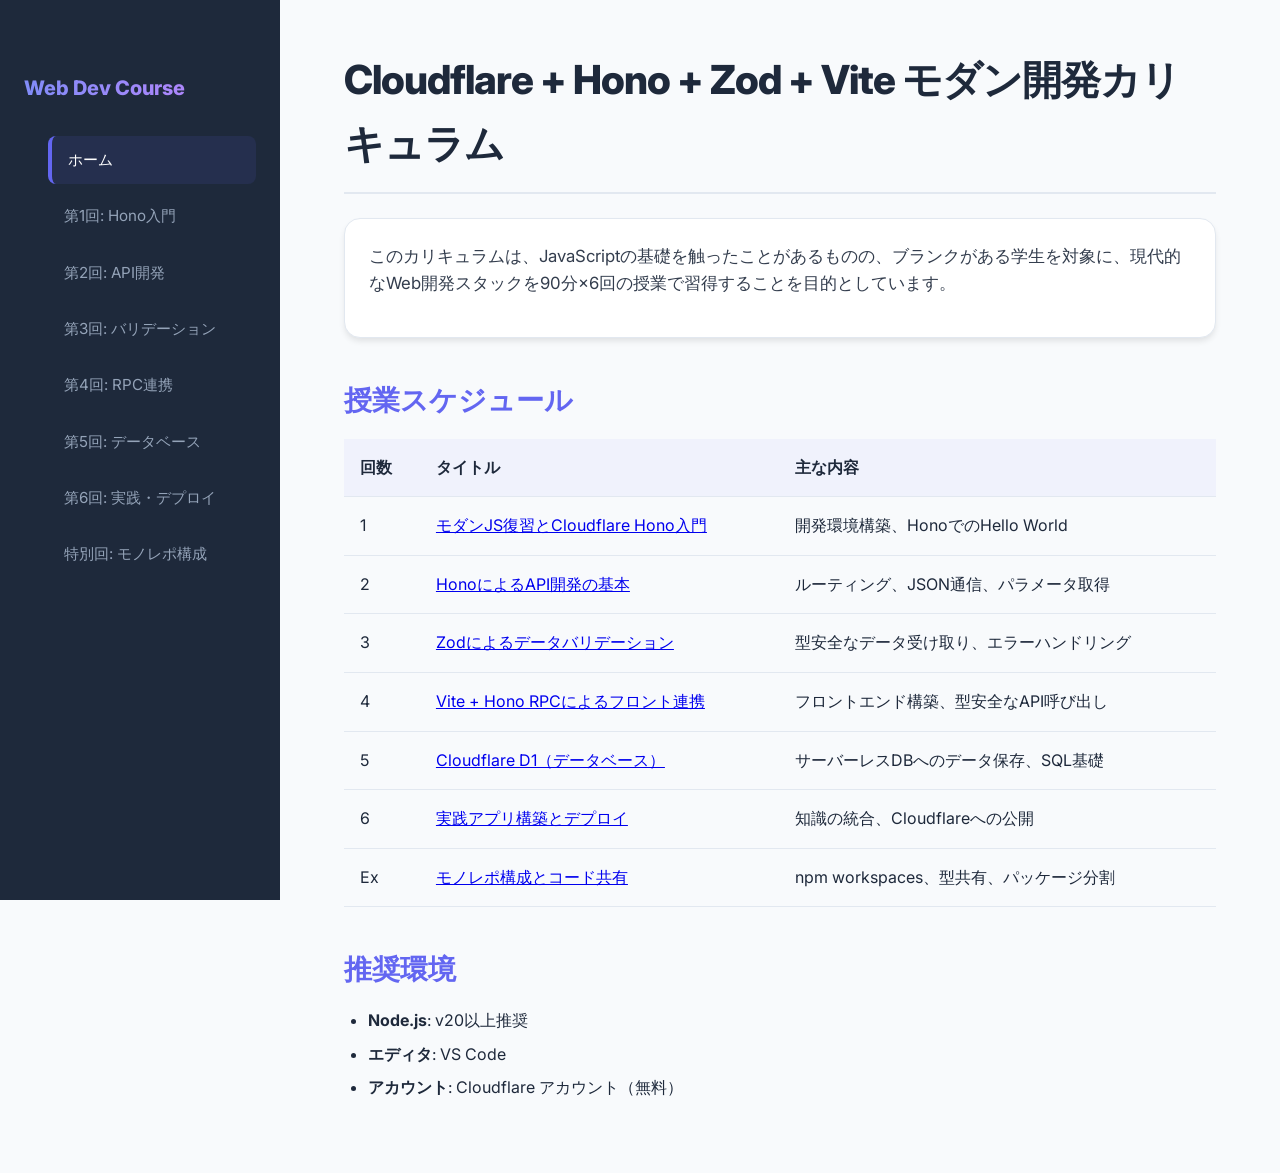
==== curriculum/html/index.html @ 5324774e "Initial commit: Modern Web Curriculum (Hono, Zod, Vite, Cloudflare)" ====
<!DOCTYPE html>
<html lang="ja">
<head>
  <meta charset="UTF-8">
  <meta name="viewport" content="width=device-width, initial-scale=1.0">
  <title>モダンWeb開発カリキュラム</title>
  <link rel="stylesheet" href="style.css">
  <link rel="preconnect" href="https://fonts.googleapis.com">
  <link rel="preconnect" href="https://fonts.gstatic.com" crossorigin>
  <link href="https://fonts.googleapis.com/css2?family=Inter:wght@400;600;800&family=Outfit:wght@700;800&display=swap" rel="stylesheet">
</head>
<body>
  <nav class="sidebar">
    <h2>Web Dev Course</h2>
    <ul>
      <li><a href="index.html" class="active">ホーム</a></li>
      <li><a href="session-01.html">第1回: Hono入門</a></li>
      <li><a href="session-02.html">第2回: API開発</a></li>
      <li><a href="session-03.html">第3回: バリデーション</a></li>
      <li><a href="session-04.html">第4回: RPC連携</a></li>
      <li><a href="session-05.html">第5回: データベース</a></li>
      <li><a href="session-06.html">第6回: 実践・デプロイ</a></li>
      <li><a href="session-monorepo.html">特別回: モノレポ構成</a></li>
    </ul>
  </nav>

  <main>
    <h1>Cloudflare + Hono + Zod + Vite モダン開発カリキュラム</h1>
    
    <div class="card">
      <p>このカリキュラムは、JavaScriptの基礎を触ったことがあるものの、ブランクがある学生を対象に、現代的なWeb開発スタックを90分×6回の授業で習得することを目的としています。</p>
    </div>

    <h2>授業スケジュール</h2>
    <div class="table-wrapper">
      <table>
        <thead>
          <tr>
            <th>回数</th>
            <th>タイトル</th>
            <th>主な内容</th>
          </tr>
        </thead>
        <tbody>
          <tr>
            <td>1</td>
            <td><a href="session-01.html">モダンJS復習とCloudflare Hono入門</a></td>
            <td>開発環境構築、HonoでのHello World</td>
          </tr>
          <tr>
            <td>2</td>
            <td><a href="session-02.html">HonoによるAPI開発の基本</a></td>
            <td>ルーティング、JSON通信、パラメータ取得</td>
          </tr>
          <tr>
            <td>3</td>
            <td><a href="session-03.html">Zodによるデータバリデーション</a></td>
            <td>型安全なデータ受け取り、エラーハンドリング</td>
          </tr>
          <tr>
            <td>4</td>
            <td><a href="session-04.html">Vite + Hono RPCによるフロント連携</a></td>
            <td>フロントエンド構築、型安全なAPI呼び出し</td>
          </tr>
          <tr>
            <td>5</td>
            <td><a href="session-05.html">Cloudflare D1（データベース）</a></td>
            <td>サーバーレスDBへのデータ保存、SQL基礎</td>
          </tr>
          <tr>
            <td>6</td>
            <td><a href="session-06.html">実践アプリ構築とデプロイ</a></td>
            <td>知識の統合、Cloudflareへの公開</td>
          </tr>
          <tr>
            <td>Ex</td>
            <td><a href="session-monorepo.html">モノレポ構成とコード共有</a></td>
            <td>npm workspaces、型共有、パッケージ分割</td>
          </tr>
        </tbody>
      </table>
    </div>

    <h2>推奨環境</h2>
    <ul>
      <li><strong>Node.js</strong>: v20以上推奨</li>
      <li><strong>エディタ</strong>: VS Code</li>
      <li><strong>アカウント</strong>: Cloudflare アカウント（無料）</li>
    </ul>
  </main>
</body>
</html>
---- curriculum/html/style.css ----
:root {
  --primary: #6366f1;
  --primary-hover: #4f46e5;
  --bg-color: #f8fafc;
  --text-color: #1e293b;
  --card-bg: #ffffff;
  --border-color: #e2e8f0;
  --sidebar-bg: #1e293b;
  --sidebar-text: #f8fafc;
  --code-bg: #1e1e1e;
}

@media (prefers-color-scheme: dark) {
  :root {
    --bg-color: #0f172a;
    --text-color: #f1f5f9;
    --card-bg: #1e293b;
    --border-color: #334155;
  }
}

* {
  box-sizing: border-box;
  margin: 0;
  padding: 0;
}

body {
  font-family: 'Inter', 'Outfit', -apple-system, BlinkMacSystemFont, "Segoe UI", Roboto, sans-serif;
  background-color: var(--bg-color);
  color: var(--text-color);
  line-height: 1.6;
  display: flex;
  min-height: 100vh;
}

/* Sidebar */
.sidebar {
  width: 280px;
  background-color: var(--sidebar-bg);
  color: var(--sidebar-text);
  padding: 2rem 1.5rem;
  position: fixed;
  height: 100vh;
  overflow-y: auto;
  z-index: 100;
  transition: transform 0.3s ease;
}

.sidebar h2 {
  font-size: 1.25rem;
  margin-bottom: 2rem;
  background: linear-gradient(to right, #818cf8, #c084fc);
  -webkit-background-clip: text;
  -webkit-text-fill-color: transparent;
  font-weight: 800;
}

.sidebar ul {
  list-style: none;
}

.sidebar li {
  margin-bottom: 0.5rem;
}

.sidebar a {
  color: #94a3b8;
  text-decoration: none;
  font-size: 0.95rem;
  display: block;
  padding: 0.75rem 1rem;
  border-radius: 0.5rem;
  transition: all 0.2s;
}

.sidebar a:hover, .sidebar a.active {
  background-color: rgba(255, 255, 255, 0.1);
  color: white;
}

.sidebar a.active {
  border-left: 4px solid var(--primary);
  background-color: rgba(99, 102, 241, 0.1);
}

/* Main Content */
main {
  flex: 1;
  margin-left: 280px;
  padding: 3rem 4rem;
  max-width: 1000px;
}

@media (max-width: 1024px) {
  .sidebar {
    width: 240px;
  }
  main {
    margin-left: 240px;
    padding: 2rem 3rem;
  }
}

@media (max-width: 768px) {
  body {
    flex-direction: column;
  }
  .sidebar {
    position: relative;
    width: 100%;
    height: auto;
    padding: 1rem;
  }
  main {
    margin-left: 0;
    padding: 1.5rem;
  }
}

h1 {
  font-size: 2.5rem;
  margin-bottom: 1.5rem;
  font-weight: 800;
  letter-spacing: -0.025em;
  border-bottom: 2px solid var(--border-color);
  padding-bottom: 1rem;
}

h2 {
  font-size: 1.75rem;
  margin-top: 2.5rem;
  margin-bottom: 1rem;
  font-weight: 700;
  color: var(--primary);
}

h3 {
  font-size: 1.25rem;
  margin-top: 1.5rem;
  margin-bottom: 0.75rem;
  font-weight: 600;
}

p {
  margin-bottom: 1rem;
  font-size: 1.05rem;
  opacity: 0.9;
}

ul, ol {
  margin-bottom: 1.5rem;
  padding-left: 1.5rem;
}

li {
  margin-bottom: 0.5rem;
}

/* Code Blocks */
pre {
  background-color: var(--code-bg);
  border-radius: 0.75rem;
  padding: 1.25rem;
  overflow-x: auto;
  margin-bottom: 1.5rem;
  box-shadow: 0 10px 15px -3px rgba(0, 0, 0, 0.1);
}

code {
  font-family: 'JetBrains Mono', 'Fira Code', monospace;
  font-size: 0.9rem;
}

/* Inline Code */
p > code {
  background-color: rgba(99, 102, 241, 0.1);
  color: var(--primary);
  padding: 0.2rem 0.4rem;
  border-radius: 0.25rem;
}

/* Alerts / Notes */
.card {
  background-color: var(--card-bg);
  border: 1px solid var(--border-color);
  padding: 1.5rem;
  border-radius: 1rem;
  margin-bottom: 2rem;
  box-shadow: 0 4px 6px -1px rgba(0, 0, 0, 0.1);
}

.alert {
  background: linear-gradient(135deg, #eff6ff 0%, #dbeafe 100%);
  border-left: 5px solid #3b82f6;
  color: #1e3a8a;
  padding: 1.25rem;
  border-radius: 0.5rem;
  margin-bottom: 1.5rem;
}

.table-wrapper {
  overflow-x: auto;
  margin-bottom: 2rem;
}

table {
  width: 100%;
  border-collapse: collapse;
}

th, td {
  padding: 1rem;
  border-bottom: 1px solid var(--border-color);
  text-align: left;
}

th {
  background-color: rgba(99, 102, 241, 0.05);
  font-weight: 700;
}

/* Animations */
@keyframes fadeIn {
  from { opacity: 0; transform: translateY(10px); }
  to { opacity: 1; transform: translateY(0); }
}

main {
  animation: fadeIn 0.5s ease-out;
}
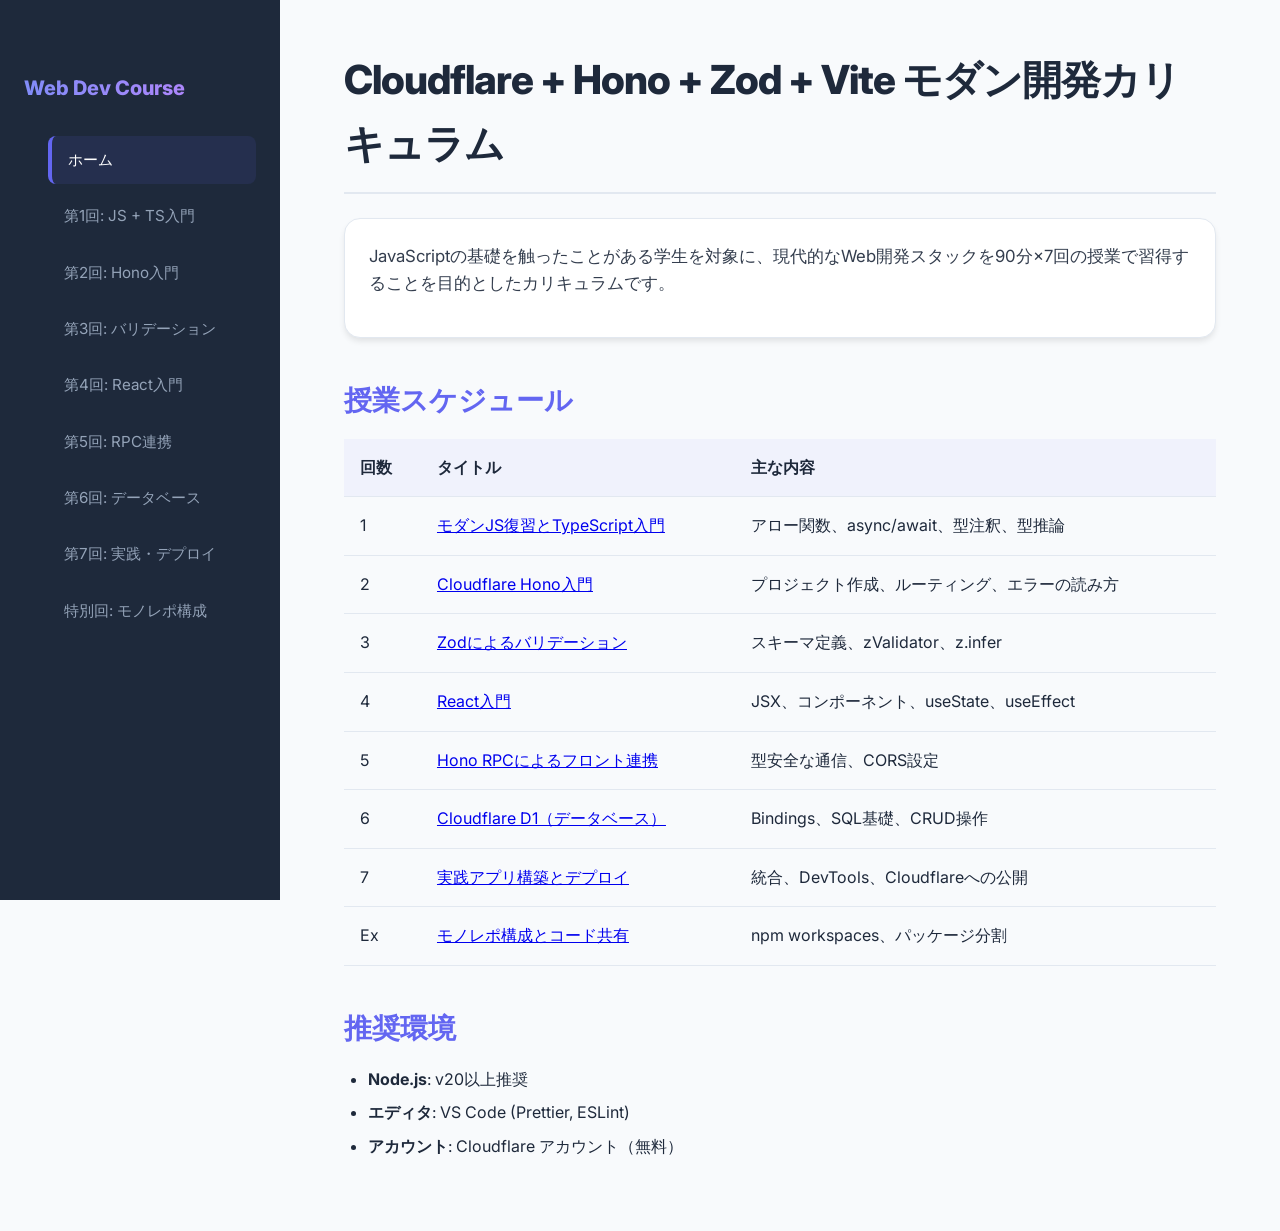
==== commit 3f3dde8b: "refactor: カリキュラム全面改訂（全7回+特別回に再編成） - 第1回: TypeScript入門を追加（型注釈, 型推論, type定義） - 第2回: Hono入門にエラーの読み方を追加 " ====
--- a/curriculum/html/index.html
+++ b/curriculum/html/index.html
@@ -14,21 +14,22 @@
     <h2>Web Dev Course</h2>
     <ul>
       <li><a href="index.html" class="active">ホーム</a></li>
-      <li><a href="session-01.html">第1回: Hono入門</a></li>
-      <li><a href="session-02.html">第2回: API開発</a></li>
+      <li><a href="session-01.html">第1回: JS + TS入門</a></li>
+      <li><a href="session-02.html">第2回: Hono入門</a></li>
       <li><a href="session-03.html">第3回: バリデーション</a></li>
-      <li><a href="session-04.html">第4回: RPC連携</a></li>
-      <li><a href="session-05.html">第5回: データベース</a></li>
-      <li><a href="session-06.html">第6回: 実践・デプロイ</a></li>
+      <li><a href="session-04.html">第4回: React入門</a></li>
+      <li><a href="session-05.html">第5回: RPC連携</a></li>
+      <li><a href="session-06.html">第6回: データベース</a></li>
+      <li><a href="session-07.html">第7回: 実践・デプロイ</a></li>
       <li><a href="session-monorepo.html">特別回: モノレポ構成</a></li>
     </ul>
   </nav>
 
   <main>
     <h1>Cloudflare + Hono + Zod + Vite モダン開発カリキュラム</h1>
-    
+
     <div class="card">
-      <p>このカリキュラムは、JavaScriptの基礎を触ったことがあるものの、ブランクがある学生を対象に、現代的なWeb開発スタックを90分×6回の授業で習得することを目的としています。</p>
+      <p>JavaScriptの基礎を触ったことがある学生を対象に、現代的なWeb開発スタックを90分×7回の授業で習得することを目的としたカリキュラムです。</p>
     </div>
 
     <h2>授業スケジュール</h2>
@@ -44,38 +45,43 @@
         <tbody>
           <tr>
             <td>1</td>
-            <td><a href="session-01.html">モダンJS復習とCloudflare Hono入門</a></td>
-            <td>開発環境構築、HonoでのHello World</td>
+            <td><a href="session-01.html">モダンJS復習とTypeScript入門</a></td>
+            <td>アロー関数、async/await、型注釈、型推論</td>
           </tr>
           <tr>
             <td>2</td>
-            <td><a href="session-02.html">HonoによるAPI開発の基本</a></td>
-            <td>ルーティング、JSON通信、パラメータ取得</td>
+            <td><a href="session-02.html">Cloudflare Hono入門</a></td>
+            <td>プロジェクト作成、ルーティング、エラーの読み方</td>
           </tr>
           <tr>
             <td>3</td>
-            <td><a href="session-03.html">Zodによるデータバリデーション</a></td>
-            <td>型安全なデータ受け取り、エラーハンドリング</td>
+            <td><a href="session-03.html">Zodによるバリデーション</a></td>
+            <td>スキーマ定義、zValidator、z.infer</td>
           </tr>
           <tr>
             <td>4</td>
-            <td><a href="session-04.html">Vite + Hono RPCによるフロント連携</a></td>
-            <td>フロントエンド構築、型安全なAPI呼び出し</td>
+            <td><a href="session-04.html">React入門</a></td>
+            <td>JSX、コンポーネント、useState、useEffect</td>
           </tr>
           <tr>
             <td>5</td>
-            <td><a href="session-05.html">Cloudflare D1（データベース）</a></td>
-            <td>サーバーレスDBへのデータ保存、SQL基礎</td>
+            <td><a href="session-05.html">Hono RPCによるフロント連携</a></td>
+            <td>型安全な通信、CORS設定</td>
           </tr>
           <tr>
             <td>6</td>
-            <td><a href="session-06.html">実践アプリ構築とデプロイ</a></td>
-            <td>知識の統合、Cloudflareへの公開</td>
+            <td><a href="session-06.html">Cloudflare D1（データベース）</a></td>
+            <td>Bindings、SQL基礎、CRUD操作</td>
+          </tr>
+          <tr>
+            <td>7</td>
+            <td><a href="session-07.html">実践アプリ構築とデプロイ</a></td>
+            <td>統合、DevTools、Cloudflareへの公開</td>
           </tr>
           <tr>
             <td>Ex</td>
             <td><a href="session-monorepo.html">モノレポ構成とコード共有</a></td>
-            <td>npm workspaces、型共有、パッケージ分割</td>
+            <td>npm workspaces、パッケージ分割</td>
           </tr>
         </tbody>
       </table>
@@ -84,7 +90,7 @@
     <h2>推奨環境</h2>
     <ul>
       <li><strong>Node.js</strong>: v20以上推奨</li>
-      <li><strong>エディタ</strong>: VS Code</li>
+      <li><strong>エディタ</strong>: VS Code (Prettier, ESLint)</li>
       <li><strong>アカウント</strong>: Cloudflare アカウント（無料）</li>
     </ul>
   </main>
